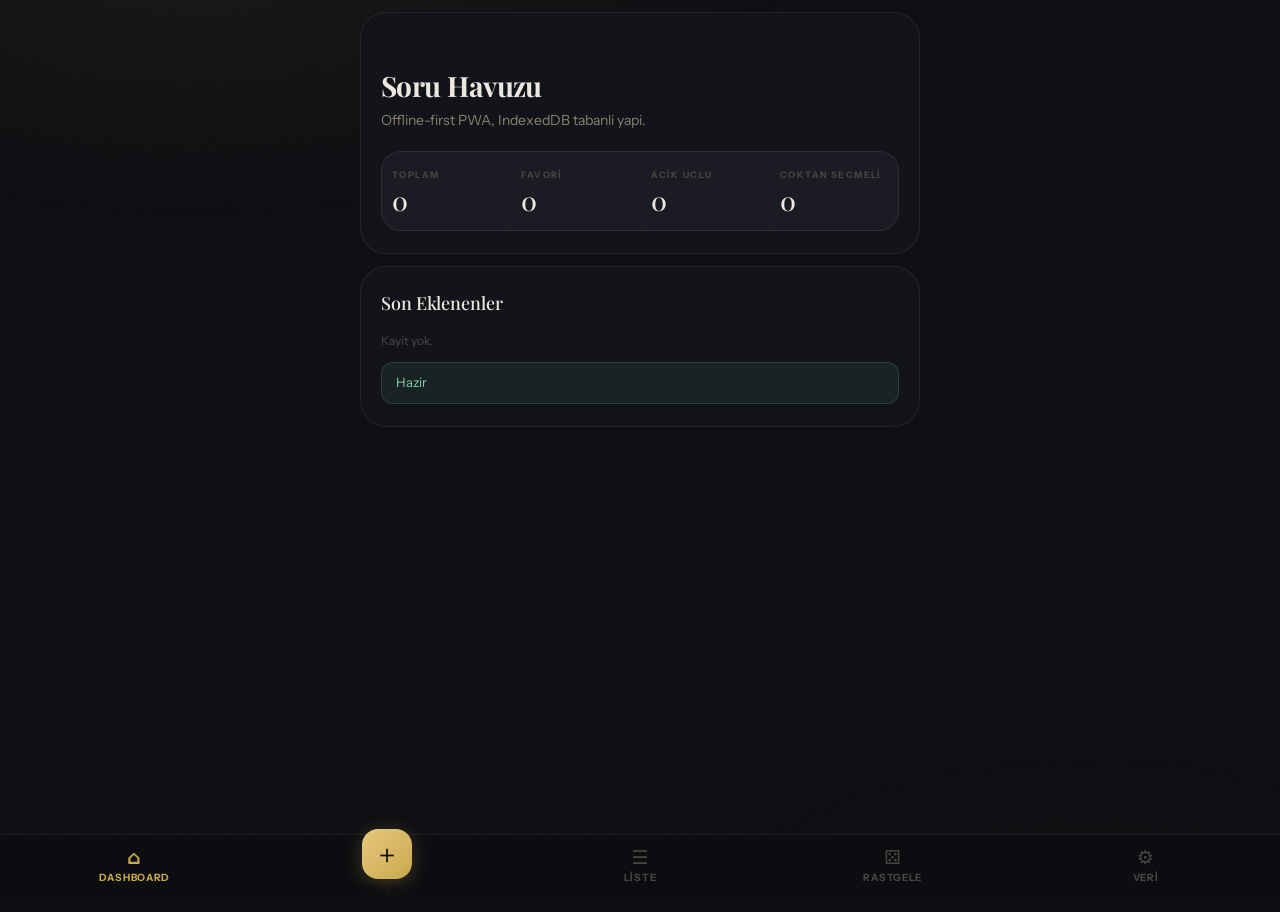
==== index.html @ b4c69b21 "Add files via upload" ====
﻿<!doctype html>
<html lang="tr">
<head>
  <meta charset="utf-8">
  <meta name="viewport" content="width=device-width, initial-scale=1">
  <meta name="theme-color" content="#0b1020">
  <title>Soru Havuzu | Dashboard</title>
  <link rel="manifest" href="manifest.json">
  <link rel="preconnect" href="https://fonts.googleapis.com">
  <link href="https://fonts.googleapis.com/css2?family=Playfair+Display:ital,wght@0,500;0,700;1,400&family=Instrument+Sans:wght@300;400;500;600;700&display=swap" rel="stylesheet">
  <link rel="stylesheet" href="styles.css">
</head>
<body>
  <div class="container">
    <nav class="top-nav">
      <a href="index.html">Dashboard</a>
      <a href="ekle.html">Soru Ekle</a>
      <a href="liste.html">Liste</a>
      <a href="rastgele.html">Rastgele</a>
      <a href="veri.html">Veri</a>
    </nav>

    <section class="panel">
      <header class="page-head">
        <h1>Soru Havuzu</h1>
        <p class="small">Offline-first PWA, IndexedDB tabanli yapi.</p>
      </header>
      <div class="kpi" id="kpi"></div>
    </section>

    <section class="panel">
      <h2>Son Eklenenler</h2>
      <div id="recent" class="list"></div>
      <div id="status" class="status info">Yukleniyor...</div>
    </section>
  </div>

  <script type="module">
    import { bootPage, showMessage, escapeHTML, formatDate } from "./common.js";
    import { initDB, getAllQuestions } from "./db.js";

    const kpi = document.getElementById("kpi");
    const recent = document.getElementById("recent");
    const status = document.getElementById("status");

    function normalizeType(type) {
      if (type === "open-ended") return "acikUclu";
      if (type === "multiple-choice") return "coktanSecmeli";
      return String(type || "").trim();
    }

    function renderStats(items) {
      const total = items.length;
      const favorites = items.filter((q) => q.isFavorite).length;
      const openEnded = items.filter((q) => normalizeType(q.type) === "acikUclu").length;
      const multiple = items.filter((q) => normalizeType(q.type) === "coktanSecmeli").length;

      kpi.innerHTML = `
        <article class="kpi-item"><span>Toplam</span><strong>${total}</strong></article>
        <article class="kpi-item"><span>Favori</span><strong>${favorites}</strong></article>
        <article class="kpi-item"><span>Acik Uclu</span><strong>${openEnded}</strong></article>
        <article class="kpi-item"><span>Coktan Secmeli</span><strong>${multiple}</strong></article>
      `;
    }

    function renderRecent(items) {
      if (!items.length) {
        recent.innerHTML = "<div class='small'>Kayit yok.</div>";
        return;
      }

      recent.innerHTML = items
        .sort((a, b) => b.createdAt.localeCompare(a.createdAt))
        .slice(0, 5)
        .map((q) => `
          <article class="question-card">
            <div>${escapeHTML(q.text)}</div>
            <div class="question-meta">
              ${escapeHTML(q.category)} > ${escapeHTML(q.subcategory)} | ${escapeHTML(q.difficulty)} | ${q.isFavorite ? "favori" : "normal"}
            </div>
            <div class="small">${formatDate(q.createdAt)}</div>
          </article>
        `)
        .join("");
    }

    async function init() {
      await bootPage();
      try {
        await initDB();
        const items = await getAllQuestions();
        renderStats(items);
        renderRecent(items);
        showMessage(status, "Hazir", "success");
      } catch (error) {
        showMessage(status, error.message || "Veri okunamadi.", "error");
      }
    }

    init();
  </script>
</body>
</html>
---- styles.css ----
/* ═══════════════════════════════════════════════════
   SORU HAVUZU — Gece Kütüphanesi v5
   Playfair Display + Instrument Sans
   ═══════════════════════════════════════════════════ */

:root {
  color-scheme: dark;
  --ink:        #0d0e12;
  --ink-2:      #13141a;
  --ink-3:      #1a1b23;
  --ink-4:      #22232e;
  --gold:       #c9a84c;
  --gold-lt:    #e6c97e;
  --gold-glow:  rgba(201,168,76,0.13);
  --gold-rim:   rgba(201,168,76,0.30);
  --text:       #ede8df;
  --text-2:     #8a8070;
  --text-3:     #4a4540;
  --easy-bg:    rgba(74,140,110,0.13); --easy-c:#7ecfaa; --easy-bd:rgba(74,140,110,0.30);
  --mid-bg:     rgba(196,154,60,0.13); --mid-c:#e6c97e;  --mid-bd:rgba(196,154,60,0.30);
  --hard-bg:    rgba(168,78,78,0.13);  --hard-c:#e89898; --hard-bd:rgba(168,78,78,0.30);
  --danger-bg:  rgba(168,78,78,0.13);  --danger-c:#e89898; --danger-bd:rgba(168,78,78,0.30);
  --ff-serif:   'Playfair Display', Georgia, serif;
  --ff-sans:    'Instrument Sans', system-ui, sans-serif;
  --r-sm: 8px; --r-md: 12px; --r-lg: 16px; --r-xl: 20px; --r-2xl: 26px;
}

*, *::before, *::after { box-sizing: border-box; margin: 0; padding: 0; }
html { scroll-behavior: smooth; }

body {
  background: var(--ink);
  color: var(--text);
  font-family: var(--ff-sans);
  font-size: 15px;
  line-height: 1.65;
  min-height: 100vh;
  -webkit-font-smoothing: antialiased;
  overflow-x: hidden;
}

/* ── Arkaplan efektleri ── */
body::before {
  content: '';
  position: fixed; inset: 0; z-index: 0; pointer-events: none;
  background:
    radial-gradient(ellipse 80% 50% at 15% -5%, rgba(201,168,76,.06) 0%, transparent 60%),
    radial-gradient(ellipse 60% 40% at 85% 105%, rgba(201,168,76,.04) 0%, transparent 55%);
}
body::after {
  content: '';
  position: fixed; inset: 0; z-index: 0; pointer-events: none; opacity: .03;
  background-image: url("data:image/svg+xml,%3Csvg xmlns='http://www.w3.org/2000/svg' width='250' height='250'%3E%3Cfilter id='n'%3E%3CfeTurbulence type='fractalNoise' baseFrequency='.78' numOctaves='4' stitchTiles='stitch'/%3E%3C/filter%3E%3Crect width='250' height='250' filter='url(%23n)'/%3E%3C/svg%3E");
  background-size: 180px;
}

/* ── Layout ── */
.container {
  position: relative; z-index: 1;
  width: min(560px, calc(100vw - 24px));
  margin: 0 auto;
  padding: 0 0 100px;
}

/* ── Animasyon ── */
@keyframes fadeUp {
  from { opacity: 0; transform: translateY(16px); }
  to   { opacity: 1; transform: translateY(0); }
}
.panel, .page-head, .top-nav {
  animation: fadeUp .4s ease both;
}
.panel:nth-child(2) { animation-delay: .08s; }
.panel:nth-child(3) { animation-delay: .16s; }
.panel:nth-child(4) { animation-delay: .24s; }

/* ── Top Nav → Bottom Nav'a dönüştür ── */
.top-nav {
  position: fixed; bottom: 0; left: 0; right: 0; z-index: 900;
  height: 66px;
  background: rgba(13,14,18,.97);
  backdrop-filter: blur(24px); -webkit-backdrop-filter: blur(24px);
  border-top: 1px solid rgba(255,255,255,.07);
  display: flex; align-items: center; justify-content: space-around;
  padding: 0 8px;
  padding-bottom: env(safe-area-inset-bottom);
}
.top-nav a {
  flex: 1;
  display: flex; flex-direction: column; align-items: center; justify-content: center;
  gap: 3px;
  text-decoration: none;
  color: var(--text-3);
  font-size: 10px; font-weight: 700; letter-spacing: .07em; text-transform: uppercase;
  transition: color .15s;
  padding: 8px 4px;
  -webkit-tap-highlight-color: transparent;
  border-radius: var(--r-md);
}
.top-nav a::before {
  font-size: 19px; line-height: 1; display: block;
}
.top-nav a[href="index.html"]::before    { content: '⌂'; }
.top-nav a[href="ekle.html"]::before     { content: '＋'; }
.top-nav a[href="liste.html"]::before    { content: '☰'; }
.top-nav a[href="rastgele.html"]::before { content: '⚄'; }
.top-nav a[href="veri.html"]::before     { content: '⚙'; }
.top-nav a:hover { color: var(--text-2); }
.top-nav a.active { color: var(--gold); }
/* Ekle butonu ortada özel stil */
.top-nav a[href="ekle.html"] {
  color: #0d0e12;
}
.top-nav a[href="ekle.html"]::before {
  width: 50px; height: 50px;
  background: linear-gradient(135deg, #e6c97e, #c9a84c);
  border-radius: 16px;
  display: flex; align-items: center; justify-content: center;
  font-size: 26px; font-weight: 300;
  box-shadow: 0 4px 20px rgba(201,168,76,.28);
  transition: all .2s;
  margin-top: -8px;
}
.top-nav a[href="ekle.html"]:hover::before {
  transform: scale(1.08) translateY(-2px);
  box-shadow: 0 0 0 10px rgba(201,168,76,.1), 0 8px 28px rgba(201,168,76,.4);
}
.top-nav a[href="ekle.html"]:hover { color: #0d0e12; }
.top-nav a[href="ekle.html"].active { color: #0d0e12; }

/* ── Sayfa Başlığı ── */
.page-head {
  padding: 36px 0 4px;
}
.page-head h1 {
  font-family: var(--ff-serif);
  font-size: 40px; font-weight: 700; line-height: 1.1;
  letter-spacing: -.02em; color: var(--text);
  margin-bottom: 6px;
}
.page-head h1 em { font-style: italic; color: var(--gold-lt); }
.page-head p.small { color: var(--text-2); font-size: 14px; margin-top: 4px; }

/* ── Panel (card container) ── */
.panel {
  background: var(--ink-2);
  border: 1px solid rgba(255,255,255,.07);
  border-radius: var(--r-2xl);
  padding: 22px 20px;
  margin-top: 12px;
}
.panel h1 {
  font-family: var(--ff-serif);
  font-size: 28px; font-weight: 700; margin-bottom: 8px; color: var(--text);
}
.panel h2 {
  font-family: var(--ff-serif);
  font-size: 18px; font-weight: 500; margin-bottom: 14px; color: var(--text);
}
hr { border: none; border-top: 1px solid rgba(255,255,255,.07); margin: 18px 0; }

/* ── KPI ── */
.kpi {
  display: grid; grid-template-columns: repeat(4, 1fr);
  gap: 1px; background: rgba(255,255,255,.05);
  border: 1px solid rgba(255,255,255,.07);
  border-radius: var(--r-xl); overflow: hidden;
  margin-top: 16px;
}
.kpi-item {
  background: var(--ink-3);
  padding: 16px 10px;
  display: flex; flex-direction: column; gap: 5px;
  transition: background .15s;
}
.kpi-item:hover { background: var(--ink-4); }
.kpi-item span {
  font-size: 9px; font-weight: 700; letter-spacing: .16em;
  text-transform: uppercase; color: var(--text-3);
}
.kpi-item strong {
  font-family: var(--ff-serif); font-size: 26px; font-weight: 500;
  color: var(--text); line-height: 1;
}

/* ── Grid Yardımcılar ── */
.grid { display: grid; gap: 10px; }
.grid.two { grid-template-columns: 1fr 1fr; }
.grid.three { grid-template-columns: 1fr 1fr 1fr; }
@media(max-width: 480px) {
  .grid.three { grid-template-columns: 1fr 1fr; }
}

/* ── Form Elemanları ── */
label {
  display: block;
  font-size: 10px; font-weight: 700; letter-spacing: .14em;
  text-transform: uppercase; color: var(--text-3); margin-bottom: 6px;
}
input[type=text], input[type=search], input[type=file], select, textarea {
  width: 100%; padding: 11px 14px;
  background: var(--ink-3);
  border: 1px solid rgba(255,255,255,.1);
  border-radius: var(--r-md);
  color: var(--text);
  font-family: var(--ff-sans); font-size: 14px;
  outline: none; -webkit-appearance: none; appearance: none;
  transition: border-color .15s, background .15s;
}
input:focus, select:focus, textarea:focus {
  border-color: var(--gold-rim); background: var(--ink-4);
}
input::placeholder, textarea::placeholder { color: var(--text-3); }
textarea { resize: vertical; min-height: 90px; line-height: 1.6; }
select {
  background-image: url("data:image/svg+xml,%3Csvg xmlns='http://www.w3.org/2000/svg' width='12' height='8'%3E%3Cpath d='M1 1l5 5 5-5' stroke='%234a4540' stroke-width='1.5' fill='none' stroke-linecap='round'/%3E%3C/svg%3E");
  background-repeat: no-repeat; background-position: right 14px center;
  padding-right: 36px;
}
input[type=file] { padding: 9px 14px; cursor: pointer; color: var(--text-2); }
.row { display: flex; align-items: center; gap: 10px; }
.row label { margin: 0; font-size: 13px; text-transform: none; letter-spacing: 0; color: var(--text-2); }
.row input[type=text] { flex: 1; }
.row input[type=checkbox] { width: 16px; height: 16px; accent-color: var(--gold); flex-shrink: 0; }
div > label:first-child { margin-bottom: 6px; }

/* ── Datalist ── */
input[list] { width: 100%; }

/* ── Butonlar ── */
button, .actions a {
  display: inline-flex; align-items: center; justify-content: center;
  padding: 11px 20px; border-radius: var(--r-md);
  font-size: 13px; font-weight: 600; letter-spacing: .02em;
  font-family: var(--ff-sans); cursor: pointer;
  transition: all .15s; white-space: nowrap;
  text-decoration: none;
}
button[type=submit], button:not(.secondary):not(.warn):not(.inline-image-close) {
  background: linear-gradient(135deg, #e6c97e, #c9a84c);
  border: none; color: #0d0e12;
  box-shadow: 0 4px 18px rgba(201,168,76,.22);
}
button[type=submit]:hover, button:not(.secondary):not(.warn):not(.inline-image-close):hover {
  transform: translateY(-1px);
  box-shadow: 0 6px 26px rgba(201,168,76,.36);
}
button[type=submit]:active, button:not(.secondary):not(.warn):not(.inline-image-close):active {
  transform: scale(.97);
}
button.secondary, .actions a {
  background: var(--ink-3); border: 1px solid rgba(255,255,255,.1);
  color: var(--text-2);
}
button.secondary:hover, .actions a:hover {
  border-color: var(--gold-rim); color: var(--text);
  background: var(--ink-4);
}
button.warn {
  background: var(--danger-bg); border: 1px solid var(--danger-bd);
  color: var(--danger-c);
}
button.warn:hover { background: rgba(168,78,78,.22); }
button:disabled { opacity: .4; cursor: not-allowed; transform: none !important; }
.inline-image-close { background: var(--ink-3); border: 1px solid rgba(255,255,255,.1); color: var(--text-2); }

/* ── Actions row ── */
.actions {
  display: flex; flex-wrap: wrap; gap: 8px;
  margin-top: 14px;
}
.section-actions { margin-top: 14px; }
.quick-actions { margin-top: 0; }

/* ── Status mesajları ── */
.status {
  padding: 10px 14px; border-radius: var(--r-md);
  font-size: 13px; border: 1px solid transparent;
  margin-top: 12px; line-height: 1.5;
}
.status.error   { background: var(--danger-bg); color: var(--danger-c); border-color: var(--danger-bd); }
.status.success { background: var(--easy-bg);   color: var(--easy-c);   border-color: var(--easy-bd); }
.status.info    { background: var(--ink-3);      color: var(--text-2);   border-color: rgba(255,255,255,.07); }

/* ── Liste ── */
.list { display: flex; flex-direction: column; gap: 10px; margin-top: 10px; }

/* ── Soru Kartları ── */
.question-card {
  background: var(--ink-3);
  border: 1px solid rgba(255,255,255,.07);
  border-radius: var(--r-xl);
  padding: 18px 20px;
  font-size: 15px; line-height: 1.75; font-weight: 300; color: var(--text);
  transition: border-color .2s, transform .2s, box-shadow .2s;
  animation: fadeUp .3s ease both;
}
.question-card:hover {
  border-color: var(--gold-rim);
  box-shadow: 0 4px 24px rgba(0,0,0,.55);
  transform: translateY(-1px);
}
.question-card > div:first-child { margin-bottom: 10px; }
.question-meta {
  display: flex; flex-wrap: wrap; gap: 5px;
  margin-bottom: 10px;
}

/* ── Etiketler (tag) ── */
.tag {
  display: inline-flex; align-items: center;
  padding: 3px 10px; border-radius: 999px;
  font-size: 11px; font-weight: 500; line-height: 1.4;
  background: var(--ink-4); color: var(--text-2);
  border: 1px solid rgba(255,255,255,.08);
}

/* ── Seçenekler ── */
.options {
  margin: 0 0 10px 20px;
  color: var(--text-2); font-size: 14px; line-height: 1.8;
}
.options strong { color: var(--easy-c); }

/* ── Cevap görünümü ── */
.answer-reveal {
  background: var(--ink-4);
  border-left: 2px solid var(--gold);
  border-radius: 0 var(--r-md) var(--r-md) 0;
  padding: 10px 14px;
  font-size: 13px; color: var(--text-2); line-height: 1.6;
  margin-bottom: 10px;
}

/* ── Görseller ── */
.thumb {
  max-width: 100%; border-radius: var(--r-md);
  border: 1px solid rgba(255,255,255,.1);
  margin-top: 10px; display: block; cursor: zoom-in;
}
.inline-image-viewer {
  margin-top: 10px;
  background: var(--ink-4);
  border-radius: var(--r-lg);
  padding: 14px; overflow: hidden;
}
.inline-image-full {
  width: 100%; border-radius: var(--r-md);
  border: 1px solid rgba(255,255,255,.1);
  display: block; margin-top: 10px;
}

/* ── MC Panel ── */
.hidden { display: none !important; }

/* ── Small text ── */
.small { font-size: 12px; color: var(--text-3); line-height: 1.5; }

/* ── Arama kutusu ── */
#fSearch {
  width: 100%; padding: 11px 14px 11px 42px;
  background: var(--ink-3); border: 1px solid rgba(255,255,255,.1);
  border-radius: var(--r-md); color: var(--text);
  font-family: var(--ff-sans); font-size: 14px; outline: none;
}
#fSearch:focus { border-color: var(--gold-rim); background: var(--ink-4); }

/* ── Favori checkbox ── */
input[type=checkbox] { accent-color: var(--gold); }

/* ── Görsel yükleme ── */
#preview { max-width: 100%; border-radius: var(--r-md); margin-top: 10px; border: 1px solid rgba(255,255,255,.1); }
#imageMeta { font-size: 12px; color: var(--text-3); margin-top: 5px; }

@media(max-width: 399px) {
  .container { width: calc(100vw - 16px); }
  .page-head h1 { font-size: 30px; }
  .panel { padding: 18px 14px; }
  .kpi-item strong { font-size: 20px; }
}
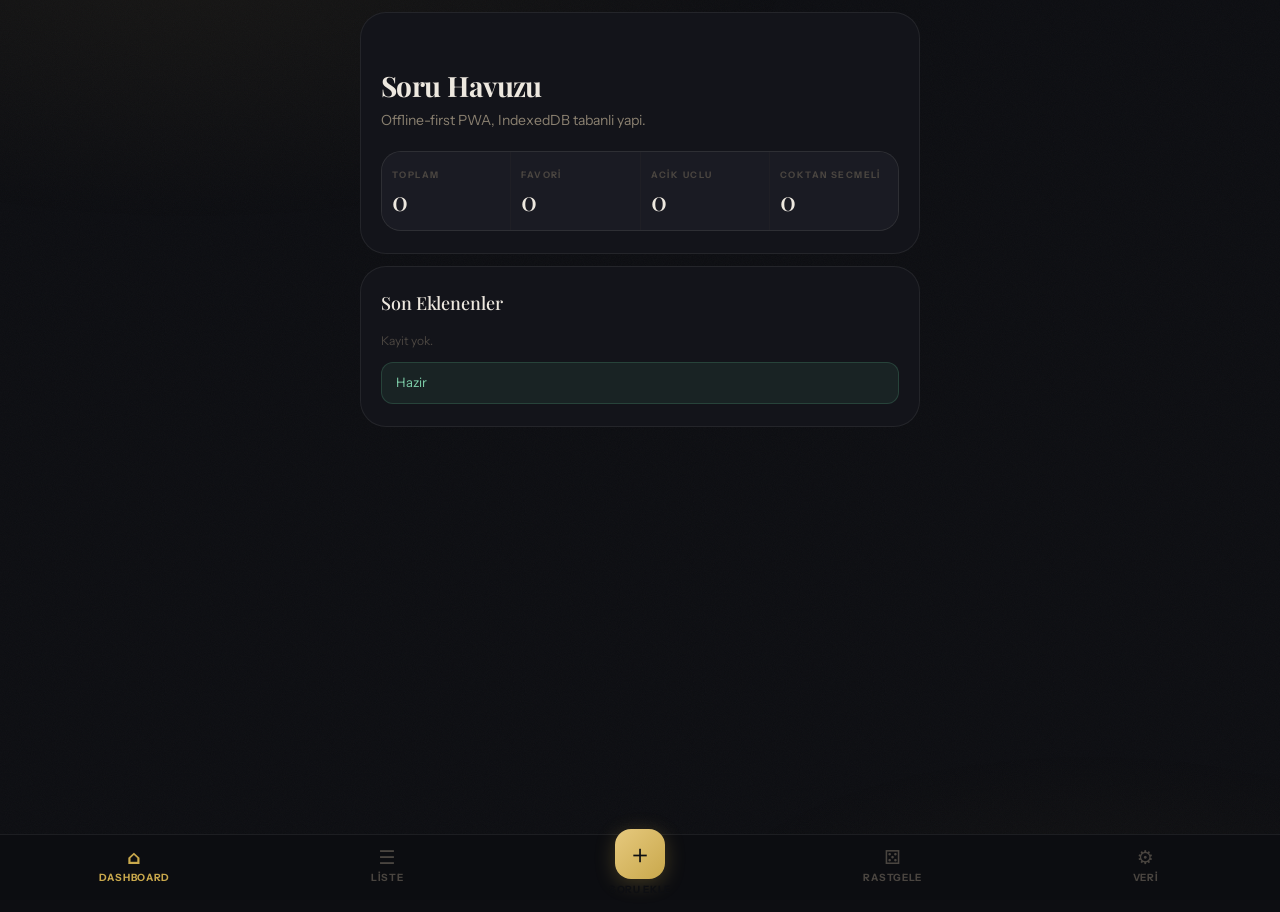
==== commit c6d2e425: "Update index.html" ====
--- a/index.html
+++ b/index.html
@@ -1,103 +1,104 @@
-﻿<!doctype html>
-<html lang="tr">
-<head>
-  <meta charset="utf-8">
-  <meta name="viewport" content="width=device-width, initial-scale=1">
-  <meta name="theme-color" content="#0b1020">
-  <title>Soru Havuzu | Dashboard</title>
-  <link rel="manifest" href="manifest.json">
-  <link rel="preconnect" href="https://fonts.googleapis.com">
-  <link href="https://fonts.googleapis.com/css2?family=Playfair+Display:ital,wght@0,500;0,700;1,400&family=Instrument+Sans:wght@300;400;500;600;700&display=swap" rel="stylesheet">
-  <link rel="stylesheet" href="styles.css">
-</head>
-<body>
-  <div class="container">
-    <nav class="top-nav">
-      <a href="index.html">Dashboard</a>
-      <a href="ekle.html">Soru Ekle</a>
-      <a href="liste.html">Liste</a>
-      <a href="rastgele.html">Rastgele</a>
-      <a href="veri.html">Veri</a>
-    </nav>
-
-    <section class="panel">
-      <header class="page-head">
-        <h1>Soru Havuzu</h1>
-        <p class="small">Offline-first PWA, IndexedDB tabanli yapi.</p>
-      </header>
-      <div class="kpi" id="kpi"></div>
-    </section>
-
-    <section class="panel">
-      <h2>Son Eklenenler</h2>
-      <div id="recent" class="list"></div>
-      <div id="status" class="status info">Yukleniyor...</div>
-    </section>
-  </div>
-
-  <script type="module">
-    import { bootPage, showMessage, escapeHTML, formatDate } from "./common.js";
-    import { initDB, getAllQuestions } from "./db.js";
-
-    const kpi = document.getElementById("kpi");
-    const recent = document.getElementById("recent");
-    const status = document.getElementById("status");
-
-    function normalizeType(type) {
-      if (type === "open-ended") return "acikUclu";
-      if (type === "multiple-choice") return "coktanSecmeli";
-      return String(type || "").trim();
-    }
-
-    function renderStats(items) {
-      const total = items.length;
-      const favorites = items.filter((q) => q.isFavorite).length;
-      const openEnded = items.filter((q) => normalizeType(q.type) === "acikUclu").length;
-      const multiple = items.filter((q) => normalizeType(q.type) === "coktanSecmeli").length;
-
-      kpi.innerHTML = `
-        <article class="kpi-item"><span>Toplam</span><strong>${total}</strong></article>
-        <article class="kpi-item"><span>Favori</span><strong>${favorites}</strong></article>
-        <article class="kpi-item"><span>Acik Uclu</span><strong>${openEnded}</strong></article>
-        <article class="kpi-item"><span>Coktan Secmeli</span><strong>${multiple}</strong></article>
-      `;
-    }
-
-    function renderRecent(items) {
-      if (!items.length) {
-        recent.innerHTML = "<div class='small'>Kayit yok.</div>";
-        return;
-      }
-
-      recent.innerHTML = items
-        .sort((a, b) => b.createdAt.localeCompare(a.createdAt))
-        .slice(0, 5)
-        .map((q) => `
-          <article class="question-card">
-            <div>${escapeHTML(q.text)}</div>
-            <div class="question-meta">
-              ${escapeHTML(q.category)} > ${escapeHTML(q.subcategory)} | ${escapeHTML(q.difficulty)} | ${q.isFavorite ? "favori" : "normal"}
-            </div>
-            <div class="small">${formatDate(q.createdAt)}</div>
-          </article>
-        `)
-        .join("");
-    }
-
-    async function init() {
-      await bootPage();
-      try {
-        await initDB();
-        const items = await getAllQuestions();
-        renderStats(items);
-        renderRecent(items);
-        showMessage(status, "Hazir", "success");
-      } catch (error) {
-        showMessage(status, error.message || "Veri okunamadi.", "error");
-      }
-    }
-
-    init();
-  </script>
-</body>
+﻿<!doctype html>
+<html lang="tr">
+<head>
+  <meta charset="utf-8">
+  <meta name="viewport" content="width=device-width, initial-scale=1">
+  <meta name="theme-color" content="#0b1020">
+  <title>Soru Havuzu | Dashboard</title>
+  <link rel="manifest" href="manifest.json">
+  <link rel="preconnect" href="https://fonts.googleapis.com">
+  <link href="https://fonts.googleapis.com/css2?family=Playfair+Display:ital,wght@0,500;0,700;1,400&family=Instrument+Sans:wght@300;400;500;600;700&display=swap" rel="stylesheet">
+  <link rel="stylesheet" href="styles.css">
+</head>
+<body>
+  <div class="container">
+    <nav class="top-nav">
+      <a href="index.html">Dashboard</a>
+      <a href="liste.html">Liste</a>
+      <a href="ekle.html">Soru Ekle</a>
+      <a href="rastgele.html">Rastgele</a>
+      <a href="veri.html">Veri</a>
+    </nav>
+
+    <section class="panel">
+      <header class="page-head">
+        <h1>Soru Havuzu</h1>
+        <p class="small">Offline-first PWA, IndexedDB tabanli yapi.</p>
+      </header>
+      <div class="kpi" id="kpi"></div>
+    </section>
+
+    <section class="panel">
+      <h2>Son Eklenenler</h2>
+      <div id="recent" class="list"></div>
+      <div id="status" class="status info">Yukleniyor...</div>
+    </section>
+  </div>
+
+  <script type="module">
+    import { bootPage, showMessage, escapeHTML, formatDate } from "./common.js";
+    import { initDB, getAllQuestions } from "./db.js";
+
+    const kpi = document.getElementById("kpi");
+    const recent = document.getElementById("recent");
+    const status = document.getElementById("status");
+
+    function normalizeType(type) {
+      if (type === "open-ended") return "acikUclu";
+      if (type === "multiple-choice") return "coktanSecmeli";
+      return String(type || "").trim();
+    }
+
+    function renderStats(items) {
+      const total = items.length;
+      const favorites = items.filter((q) => q.isFavorite).length;
+      const openEnded = items.filter((q) => normalizeType(q.type) === "acikUclu").length;
+      const multiple = items.filter((q) => normalizeType(q.type) === "coktanSecmeli").length;
+
+      kpi.innerHTML = `
+        <article class="kpi-item"><span>Toplam</span><strong>${total}</strong></article>
+        <article class="kpi-item"><span>Favori</span><strong>${favorites}</strong></article>
+        <article class="kpi-item"><span>Acik Uclu</span><strong>${openEnded}</strong></article>
+        <article class="kpi-item"><span>Coktan Secmeli</span><strong>${multiple}</strong></article>
+      `;
+    }
+
+    function renderRecent(items) {
+      if (!items.length) {
+        recent.innerHTML = "<div class='small'>Kayit yok.</div>";
+        return;
+      }
+
+      recent.innerHTML = items
+        .sort((a, b) => b.createdAt.localeCompare(a.createdAt))
+        .slice(0, 5)
+        .map((q) => `
+          <article class="question-card">
+            <div>${escapeHTML(q.text)}</div>
+            <div class="question-meta">
+              ${escapeHTML(q.category)} > ${escapeHTML(q.subcategory)} | ${escapeHTML(q.difficulty)} | ${q.isFavorite ? "favori" : "normal"}
+            </div>
+            <div class="small">${formatDate(q.createdAt)}</div>
+          </article>
+        `)
+        .join("");
+    }
+
+    async function init() {
+      await bootPage();
+      try {
+        await initDB();
+        const items = await getAllQuestions();
+        renderStats(items);
+        renderRecent(items);
+        showMessage(status, "Hazir", "success");
+      } catch (error) {
+        showMessage(status, error.message || "Veri okunamadi.", "error");
+      }
+    }
+
+    init();
+  </script>
+</body>
 </html>
+
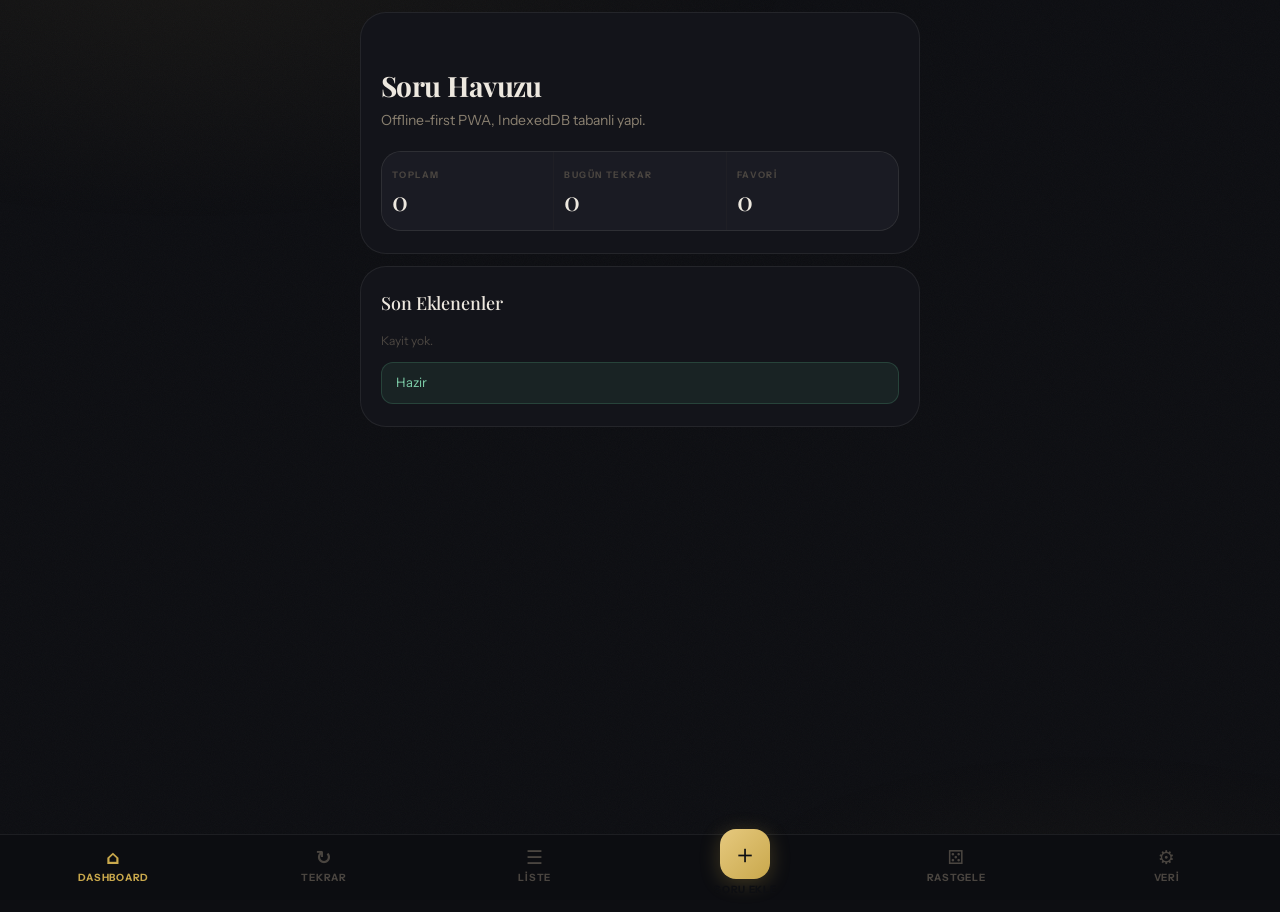
==== commit 6f533033: "Soru Havuzu core dosyaları güncellendi" ====
--- a/index.html
+++ b/index.html
@@ -1,104 +1,113 @@
-﻿<!doctype html>
-<html lang="tr">
-<head>
-  <meta charset="utf-8">
-  <meta name="viewport" content="width=device-width, initial-scale=1">
-  <meta name="theme-color" content="#0b1020">
-  <title>Soru Havuzu | Dashboard</title>
-  <link rel="manifest" href="manifest.json">
-  <link rel="preconnect" href="https://fonts.googleapis.com">
-  <link href="https://fonts.googleapis.com/css2?family=Playfair+Display:ital,wght@0,500;0,700;1,400&family=Instrument+Sans:wght@300;400;500;600;700&display=swap" rel="stylesheet">
-  <link rel="stylesheet" href="styles.css">
-</head>
-<body>
-  <div class="container">
-    <nav class="top-nav">
-      <a href="index.html">Dashboard</a>
-      <a href="liste.html">Liste</a>
-      <a href="ekle.html">Soru Ekle</a>
-      <a href="rastgele.html">Rastgele</a>
-      <a href="veri.html">Veri</a>
-    </nav>
-
-    <section class="panel">
-      <header class="page-head">
-        <h1>Soru Havuzu</h1>
-        <p class="small">Offline-first PWA, IndexedDB tabanli yapi.</p>
-      </header>
-      <div class="kpi" id="kpi"></div>
-    </section>
-
-    <section class="panel">
-      <h2>Son Eklenenler</h2>
-      <div id="recent" class="list"></div>
-      <div id="status" class="status info">Yukleniyor...</div>
-    </section>
-  </div>
-
-  <script type="module">
-    import { bootPage, showMessage, escapeHTML, formatDate } from "./common.js";
-    import { initDB, getAllQuestions } from "./db.js";
-
-    const kpi = document.getElementById("kpi");
-    const recent = document.getElementById("recent");
-    const status = document.getElementById("status");
-
-    function normalizeType(type) {
-      if (type === "open-ended") return "acikUclu";
-      if (type === "multiple-choice") return "coktanSecmeli";
-      return String(type || "").trim();
-    }
-
-    function renderStats(items) {
-      const total = items.length;
-      const favorites = items.filter((q) => q.isFavorite).length;
-      const openEnded = items.filter((q) => normalizeType(q.type) === "acikUclu").length;
-      const multiple = items.filter((q) => normalizeType(q.type) === "coktanSecmeli").length;
-
-      kpi.innerHTML = `
-        <article class="kpi-item"><span>Toplam</span><strong>${total}</strong></article>
-        <article class="kpi-item"><span>Favori</span><strong>${favorites}</strong></article>
-        <article class="kpi-item"><span>Acik Uclu</span><strong>${openEnded}</strong></article>
-        <article class="kpi-item"><span>Coktan Secmeli</span><strong>${multiple}</strong></article>
-      `;
-    }
-
-    function renderRecent(items) {
-      if (!items.length) {
-        recent.innerHTML = "<div class='small'>Kayit yok.</div>";
-        return;
-      }
-
-      recent.innerHTML = items
-        .sort((a, b) => b.createdAt.localeCompare(a.createdAt))
-        .slice(0, 5)
-        .map((q) => `
-          <article class="question-card">
-            <div>${escapeHTML(q.text)}</div>
-            <div class="question-meta">
-              ${escapeHTML(q.category)} > ${escapeHTML(q.subcategory)} | ${escapeHTML(q.difficulty)} | ${q.isFavorite ? "favori" : "normal"}
-            </div>
-            <div class="small">${formatDate(q.createdAt)}</div>
-          </article>
-        `)
-        .join("");
-    }
-
-    async function init() {
-      await bootPage();
-      try {
-        await initDB();
-        const items = await getAllQuestions();
-        renderStats(items);
-        renderRecent(items);
-        showMessage(status, "Hazir", "success");
-      } catch (error) {
-        showMessage(status, error.message || "Veri okunamadi.", "error");
-      }
-    }
-
-    init();
-  </script>
-</body>
-</html>
-
+<!doctype html>
+<html lang="tr">
+<head>
+  <meta charset="utf-8">
+  <meta name="viewport" content="width=device-width, initial-scale=1">
+  <meta name="theme-color" content="#0b1020">
+  <title>Soru Havuzu | Dashboard</title>
+  <link rel="manifest" href="manifest.json">
+  <link rel="preconnect" href="https://fonts.googleapis.com">
+  <link href="https://fonts.googleapis.com/css2?family=Playfair+Display:ital,wght@0,500;0,700;1,400&family=Instrument+Sans:wght@300;400;500;600;700&display=swap" rel="stylesheet">
+  <link rel="stylesheet" href="styles.css">
+</head>
+<body>
+  <div class="container">
+    <nav class="top-nav">
+      <a href="index.html">Dashboard</a>
+      <a href="tekrar.html">Tekrar</a>
+      <a href="liste.html">Liste</a>
+      <a href="ekle.html">Soru Ekle</a>
+      <a href="rastgele.html">Rastgele</a>
+      <a href="veri.html">Veri</a>
+    </nav>
+
+    <section class="panel">
+      <header class="page-head">
+        <h1>Soru Havuzu</h1>
+        <p class="small">Offline-first PWA, IndexedDB tabanli yapi.</p>
+      </header>
+      <div class="kpi" id="kpi"></div>
+    </section>
+
+    <section class="panel">
+      <h2>Son Eklenenler</h2>
+      <div id="recent" class="list"></div>
+      <div id="status" class="status info">Yukleniyor...</div>
+    </section>
+  </div>
+
+  <script type="module">
+    import { bootPage, showMessage, escapeHTML, formatDate } from "./common.js";
+    import { initDB, getAllQuestions, getDueQuestions } from "./db.js";
+
+    const kpi = document.getElementById("kpi");
+    const recent = document.getElementById("recent");
+    const status = document.getElementById("status");
+
+    function normalizeType(type) {
+      if (type === "open-ended") return "acikUclu";
+      if (type === "multiple-choice") return "coktanSecmeli";
+      return String(type || "").trim();
+    }
+
+    function renderStats(items, dueCount) {
+      const total = items.length;
+      const favorites = items.filter((q) => q.isFavorite).length;
+
+      kpi.innerHTML = `
+        <article class="kpi-item"><span>Toplam</span><strong>${total}</strong></article>
+        <article class="kpi-item"><span>Bugün Tekrar</span><strong>${dueCount}</strong></article>
+        <article class="kpi-item"><span>Favori</span><strong>${favorites}</strong></article>
+      `;
+
+      const badgeHost = document.querySelector('a[href="tekrar.html"]');
+      if (badgeHost) {
+        badgeHost.querySelector(".nav-badge")?.remove();
+        if (dueCount > 0) {
+          const badge = document.createElement("span");
+          badge.className = "nav-badge";
+          badge.textContent = dueCount > 99 ? "99+" : String(dueCount);
+          badgeHost.appendChild(badge);
+        }
+      }
+    }
+
+    function renderRecent(items) {
+      if (!items.length) {
+        recent.innerHTML = "<div class='small'>Kayit yok.</div>";
+        return;
+      }
+
+      recent.innerHTML = items
+        .sort((a, b) => b.createdAt.localeCompare(a.createdAt))
+        .slice(0, 5)
+        .map((q) => `
+          <article class="question-card">
+            <div>${escapeHTML(q.text)}</div>
+            <div class="question-meta">
+              ${escapeHTML(q.category)} > ${escapeHTML(q.subcategory)} | ${escapeHTML(q.difficulty)} | ${q.isFavorite ? "favori" : "normal"}
+            </div>
+            <div class="small">${formatDate(q.createdAt)}</div>
+          </article>
+        `)
+        .join("");
+    }
+
+    async function init() {
+      await bootPage();
+      try {
+        await initDB();
+        const items = await getAllQuestions();
+        const due = await getDueQuestions();
+        renderStats(items, due.length);
+        renderRecent(items);
+        showMessage(status, "Hazir", "success");
+      } catch (error) {
+        showMessage(status, error.message || "Veri okunamadi.", "error");
+      }
+    }
+
+    init();
+  </script>
+</body>
+</html>
--- a/styles.css
+++ b/styles.css
@@ -101,10 +101,22 @@
   font-size: 19px; line-height: 1; display: block;
 }
 .top-nav a[href="index.html"]::before    { content: '⌂'; }
+.top-nav a[href="tekrar.html"]::before   { content: '↻'; }
 .top-nav a[href="ekle.html"]::before     { content: '＋'; }
 .top-nav a[href="liste.html"]::before    { content: '☰'; }
 .top-nav a[href="rastgele.html"]::before { content: '⚄'; }
 .top-nav a[href="veri.html"]::before     { content: '⚙'; }
+
+/* ── Tekrar sekmesi bildirim rozeti ── */
+.top-nav a[href="tekrar.html"] { position: relative; }
+.nav-badge {
+  position: absolute; top: 2px; right: 18%;
+  min-width: 16px; height: 16px; padding: 0 4px;
+  background: var(--gold); color: #0d0e12;
+  border-radius: 999px;
+  font-size: 9px; font-weight: 800; line-height: 16px; text-align: center;
+  box-shadow: 0 0 0 2px var(--ink);
+}
 .top-nav a:hover { color: var(--text-2); }
 .top-nav a.active { color: var(--gold); }
 /* Ekle butonu ortada özel stil */
@@ -161,7 +173,7 @@
 
 /* ── KPI ── */
 .kpi {
-  display: grid; grid-template-columns: repeat(4, 1fr);
+  display: grid; grid-template-columns: repeat(3, 1fr);
   gap: 1px; background: rgba(255,255,255,.05);
   border: 1px solid rgba(255,255,255,.07);
   border-radius: var(--r-xl); overflow: hidden;
@@ -261,6 +273,19 @@
   color: var(--danger-c);
 }
 button.warn:hover { background: rgba(168,78,78,.22); }
+button.correct {
+  background: var(--easy-bg); border: 1px solid var(--easy-bd);
+  color: var(--easy-c);
+}
+button.correct:hover { background: rgba(74,140,110,.22); }
+
+/* ── Tekrar (SRS) sayaç rozeti ── */
+.stage-dots { display: flex; gap: 4px; align-items: center; margin-top: 2px; }
+.stage-dots span {
+  width: 6px; height: 6px; border-radius: 999px;
+  background: rgba(255,255,255,.12);
+}
+.stage-dots span.filled { background: var(--gold); }
 button:disabled { opacity: .4; cursor: not-allowed; transform: none !important; }
 .inline-image-close { background: var(--ink-3); border: 1px solid rgba(255,255,255,.1); color: var(--text-2); }
 
@@ -377,4 +402,4 @@
   .page-head h1 { font-size: 30px; }
   .panel { padding: 18px 14px; }
   .kpi-item strong { font-size: 20px; }
-}
+}
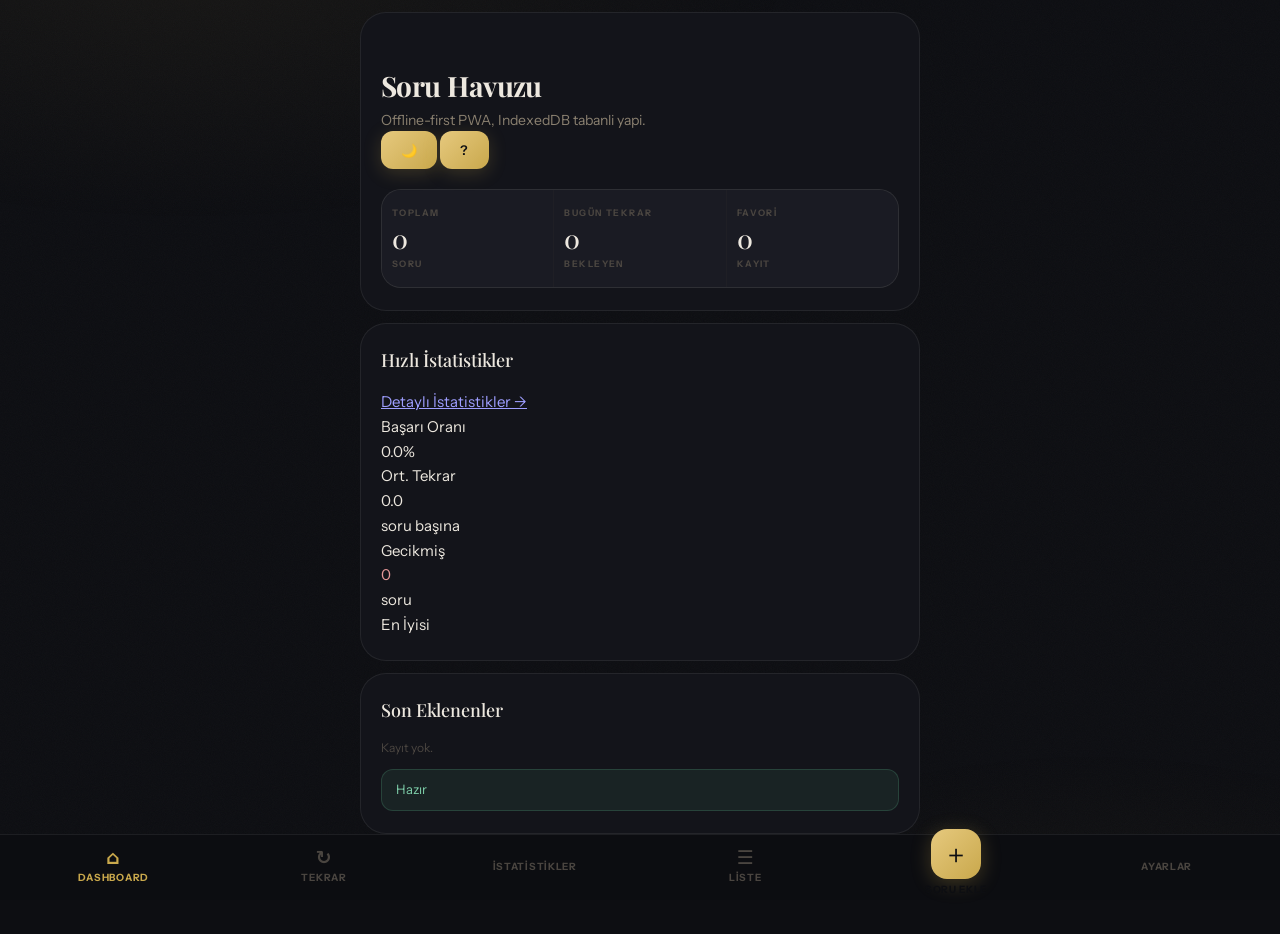
==== commit 26175002: "Yeni sayfalar eklendi: Dashboard (güncellenmiş), İstatistikler, Ayarlar" ====
--- a/index.html
+++ b/index.html
@@ -15,38 +15,76 @@
     <nav class="top-nav">
       <a href="index.html">Dashboard</a>
       <a href="tekrar.html">Tekrar</a>
+      <a href="istatistikler.html">İstatistikler</a>
       <a href="liste.html">Liste</a>
       <a href="ekle.html">Soru Ekle</a>
-      <a href="rastgele.html">Rastgele</a>
-      <a href="veri.html">Veri</a>
+      <a href="ayarlar.html">Ayarlar</a>
     </nav>
 
     <section class="panel">
       <header class="page-head">
-        <h1>Soru Havuzu</h1>
-        <p class="small">Offline-first PWA, IndexedDB tabanli yapi.</p>
+        <div class="page-head-top">
+          <div>
+            <h1>Soru Havuzu</h1>
+            <p class="small">Offline-first PWA, IndexedDB tabanli yapi.</p>
+          </div>
+          <div class="page-actions">
+            <button id="themeToggle" class="icon-btn" title="Tema değiş">🌙</button>
+            <button id="helpBtn" class="icon-btn" title="Kısayollar (Shift+?)">?</button>
+          </div>
+        </div>
       </header>
       <div class="kpi" id="kpi"></div>
     </section>
 
     <section class="panel">
-      <h2>Son Eklenenler</h2>
+      <div class="section-header">
+        <h2>Hızlı İstatistikler</h2>
+        <a href="istatistikler.html" class="link-btn">Detaylı İstatistikler →</a>
+      </div>
+      <div class="quick-stats" id="quickStats"></div>
+    </section>
+
+    <section class="panel">
+      <div class="section-header">
+        <h2>Son Eklenenler</h2>
+      </div>
       <div id="recent" class="list"></div>
-      <div id="status" class="status info">Yukleniyor...</div>
+      <div id="status" class="status info">Yükleniyor...</div>
     </section>
+  </div>
+
+  <!-- Yardım Modal -->
+  <div id="helpModal" class="modal hidden">
+    <div class="modal-overlay" onclick="document.getElementById('helpModal').classList.add('hidden')"></div>
+    <div class="modal-content">
+      <div class="modal-header">
+        <h2>Klavye Kısayolları</h2>
+        <button class="close-btn" onclick="document.getElementById('helpModal').classList.add('hidden')">✕</button>
+      </div>
+      <div id="shortcutsList" class="shortcuts-list"></div>
+    </div>
   </div>
 
   <script type="module">
     import { bootPage, showMessage, escapeHTML, formatDate } from "./common.js";
     import { initDB, getAllQuestions, getDueQuestions } from "./db.js";
+    import { statsManager } from "./stats.js";
+    import { themeManager } from "./theme.js";
+    import { shortcutsManager } from "./shortcuts.js";
 
     const kpi = document.getElementById("kpi");
+    const quickStats = document.getElementById("quickStats");
     const recent = document.getElementById("recent");
     const status = document.getElementById("status");
+    const themeToggle = document.getElementById("themeToggle");
+    const helpBtn = document.getElementById("helpBtn");
+    const helpModal = document.getElementById("helpModal");
+    const shortcutsList = document.getElementById("shortcutsList");
 
     function normalizeType(type) {
-      if (type === "open-ended") return "acikUclu";
-      if (type === "multiple-choice") return "coktanSecmeli";
+      if (type === "open-ended") return "Açık Uçlu";
+      if (type === "multiple-choice") return "Çoktan Seçmeli";
       return String(type || "").trim();
     }
 
@@ -55,9 +93,21 @@
       const favorites = items.filter((q) => q.isFavorite).length;
 
       kpi.innerHTML = `
-        <article class="kpi-item"><span>Toplam</span><strong>${total}</strong></article>
-        <article class="kpi-item"><span>Bugün Tekrar</span><strong>${dueCount}</strong></article>
-        <article class="kpi-item"><span>Favori</span><strong>${favorites}</strong></article>
+        <article class="kpi-item">
+          <span>Toplam</span>
+          <strong>${total}</strong>
+          <span class="kpi-sub">soru</span>
+        </article>
+        <article class="kpi-item">
+          <span>Bugün Tekrar</span>
+          <strong>${dueCount}</strong>
+          <span class="kpi-sub">bekleyen</span>
+        </article>
+        <article class="kpi-item">
+          <span>Favori</span>
+          <strong>${favorites}</strong>
+          <span class="kpi-sub">kayıt</span>
+        </article>
       `;
 
       const badgeHost = document.querySelector('a[href="tekrar.html"]');
@@ -72,9 +122,45 @@
       }
     }
 
+    function renderQuickStats(stats) {
+      const categoryStats = statsManager.getCategoryStats(stats);
+      const topCategories = categoryStats.slice(0, 3);
+
+      quickStats.innerHTML = `
+        <div class="stats-grid">
+          <div class="stat-card">
+            <div class="stat-label">Başarı Oranı</div>
+            <div class="stat-value">${stats.successRate.toFixed(1)}%</div>
+            <div class="stat-bar">
+              <div class="stat-fill" style="width: ${stats.successRate}%"></div>
+            </div>
+          </div>
+          <div class="stat-card">
+            <div class="stat-label">Ort. Tekrar</div>
+            <div class="stat-value">${stats.averageReviewCount.toFixed(1)}</div>
+            <div class="stat-meta">soru başına</div>
+          </div>
+          <div class="stat-card">
+            <div class="stat-label">Gecikmiş</div>
+            <div class="stat-value" style="color: var(--danger-c);">${stats.overdue}</div>
+            <div class="stat-meta">soru</div>
+          </div>
+        </div>
+        <div class="categories-preview">
+          <div class="preview-title">En İyisi</div>
+          ${topCategories.map(cat => `
+            <div class="category-item">
+              <span class="cat-name">${escapeHTML(cat.name)}</span>
+              <span class="cat-rate">${cat.successRate.toFixed(0)}%</span>
+            </div>
+          `).join("")}
+        </div>
+      `;
+    }
+
     function renderRecent(items) {
       if (!items.length) {
-        recent.innerHTML = "<div class='small'>Kayit yok.</div>";
+        recent.innerHTML = "<div class='small'>Kayıt yok.</div>";
         return;
       }
 
@@ -82,16 +168,48 @@
         .sort((a, b) => b.createdAt.localeCompare(a.createdAt))
         .slice(0, 5)
         .map((q) => `
-          <article class="question-card">
-            <div>${escapeHTML(q.text)}</div>
-            <div class="question-meta">
-              ${escapeHTML(q.category)} > ${escapeHTML(q.subcategory)} | ${escapeHTML(q.difficulty)} | ${q.isFavorite ? "favori" : "normal"}
+          <article class="question-card compact">
+            <div class="card-title">${escapeHTML(q.text.substring(0, 60))}${q.text.length > 60 ? '...' : ''}</div>
+            <div class="question-meta small">
+              <span class="tag">${escapeHTML(q.category)}</span>
+              <span class="tag">${escapeHTML(q.difficulty)}</span>
+              <span class="tag">${normalizeType(q.type)}</span>
             </div>
-            <div class="small">${formatDate(q.createdAt)}</div>
           </article>
         `)
         .join("");
     }
+
+    function renderShortcuts() {
+      const shortcuts = shortcutsManager.getShortcutsList();
+      shortcutsList.innerHTML = shortcuts.map(s => `
+        <div class="shortcut-item">
+          <div class="shortcut-key">${s.key}</div>
+          <div class="shortcut-info">
+            <div class="shortcut-name">${s.name}</div>
+            <div class="shortcut-desc">${s.description}</div>
+          </div>
+        </div>
+      `).join("");
+    }
+
+    themeToggle.addEventListener('click', () => {
+      const theme = themeManager.toggleTheme();
+      themeToggle.textContent = theme === 'dark' ? '☀️' : '🌙';
+    });
+
+    helpBtn.addEventListener('click', () => {
+      helpModal.classList.remove('hidden');
+      renderShortcuts();
+    });
+
+    // Kısayollar
+    window.addEventListener('shortcut', (e) => {
+      if (e.detail.action === 'showHelp') {
+        helpModal.classList.remove('hidden');
+        renderShortcuts();
+      }
+    });
 
     async function init() {
       await bootPage();
@@ -99,11 +217,19 @@
         await initDB();
         const items = await getAllQuestions();
         const due = await getDueQuestions();
+        const stats = await statsManager.calculateStats(items);
+        
         renderStats(items, due.length);
+        renderQuickStats(stats);
         renderRecent(items);
-        showMessage(status, "Hazir", "success");
+        showMessage(status, "Hazır", "success");
+        
+        // Tema butonu güncelle
+        themeToggle.textContent = themeManager.currentTheme === 'dark' || 
+          (themeManager.currentTheme === 'auto' && window.matchMedia('(prefers-color-scheme: dark)').matches) 
+          ? '☀️' : '🌙';
       } catch (error) {
-        showMessage(status, error.message || "Veri okunamadi.", "error");
+        showMessage(status, error.message || "Veri okunamadı.", "error");
       }
     }
 
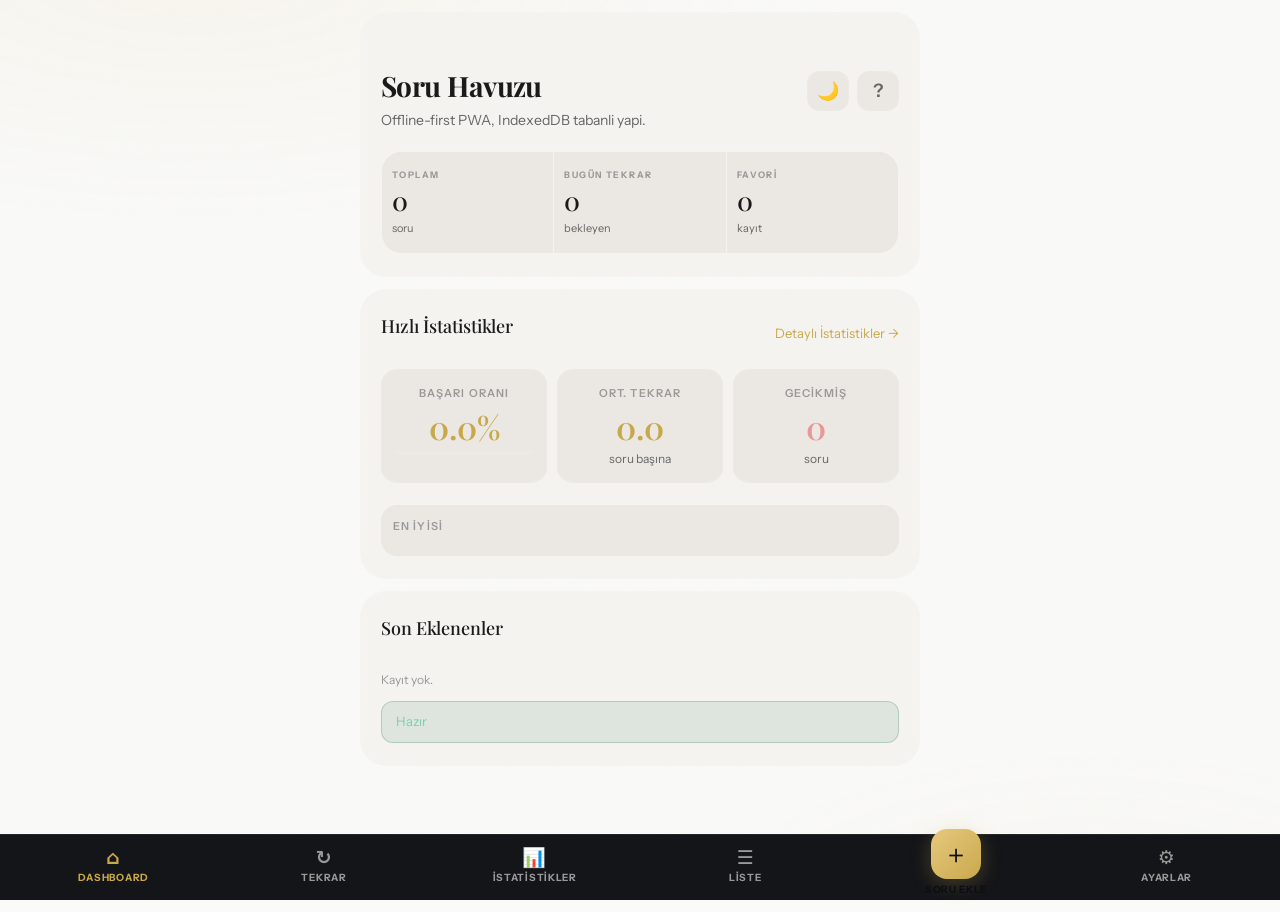
==== commit 49e8bcc5: "Add files via upload" ====
--- a/index.html
+++ b/index.html
@@ -72,6 +72,7 @@
     import { statsManager } from "./stats.js";
     import { themeManager } from "./theme.js";
     import { shortcutsManager } from "./shortcuts.js";
+    import { QUESTION_TYPE_LABELS } from "./constants.js";
 
     const kpi = document.getElementById("kpi");
     const quickStats = document.getElementById("quickStats");
@@ -83,9 +84,7 @@
     const shortcutsList = document.getElementById("shortcutsList");
 
     function normalizeType(type) {
-      if (type === "open-ended") return "Açık Uçlu";
-      if (type === "multiple-choice") return "Çoktan Seçmeli";
-      return String(type || "").trim();
+      return QUESTION_TYPE_LABELS[type] || String(type || "").trim();
     }
 
     function renderStats(items, dueCount) {
--- a/styles.css
+++ b/styles.css
@@ -1,6 +1,7 @@
 /* ═══════════════════════════════════════════════════
-   SORU HAVUZU — Gece Kütüphanesi v5
+   SORU HAVUZU — Gece Kütüphanesi v6
    Playfair Display + Instrument Sans
+   Profesyonel & Minimalist Tasarım
    ═══════════════════════════════════════════════════ */
 
 :root {
@@ -25,6 +26,16 @@
   --r-sm: 8px; --r-md: 12px; --r-lg: 16px; --r-xl: 20px; --r-2xl: 26px;
 }
 
+[data-theme="light"] {
+  --ink:        #fafaf8;
+  --ink-2:      #f5f3f0;
+  --ink-3:      #ebe8e3;
+  --ink-4:      #ddd9d0;
+  --text:       #1a1a1a;
+  --text-2:     #666666;
+  --text-3:     #999999;
+}
+
 *, *::before, *::after { box-sizing: border-box; margin: 0; padding: 0; }
 html { scroll-behavior: smooth; }
 
@@ -37,6 +48,7 @@
   min-height: 100vh;
   -webkit-font-smoothing: antialiased;
   overflow-x: hidden;
+  transition: background 0.3s, color 0.3s;
 }
 
 /* ── Arkaplan efektleri ── */
@@ -46,6 +58,7 @@
   background:
     radial-gradient(ellipse 80% 50% at 15% -5%, rgba(201,168,76,.06) 0%, transparent 60%),
     radial-gradient(ellipse 60% 40% at 85% 105%, rgba(201,168,76,.04) 0%, transparent 55%);
+  transition: background 0.3s;
 }
 body::after {
   content: '';
@@ -67,6 +80,11 @@
   from { opacity: 0; transform: translateY(16px); }
   to   { opacity: 1; transform: translateY(0); }
 }
+@keyframes slideIn {
+  from { opacity: 0; transform: translateX(-10px); }
+  to   { opacity: 1; transform: translateX(0); }
+}
+
 .panel, .page-head, .top-nav {
   animation: fadeUp .4s ease both;
 }
@@ -74,7 +92,7 @@
 .panel:nth-child(3) { animation-delay: .16s; }
 .panel:nth-child(4) { animation-delay: .24s; }
 
-/* ── Top Nav → Bottom Nav'a dönüştür ── */
+/* ── Top Nav → Bottom Nav ── */
 .top-nav {
   position: fixed; bottom: 0; left: 0; right: 0; z-index: 900;
   height: 66px;
@@ -84,7 +102,9 @@
   display: flex; align-items: center; justify-content: space-around;
   padding: 0 8px;
   padding-bottom: env(safe-area-inset-bottom);
-}
+  transition: background 0.3s;
+}
+
 .top-nav a {
   flex: 1;
   display: flex; flex-direction: column; align-items: center; justify-content: center;
@@ -96,16 +116,17 @@
   padding: 8px 4px;
   -webkit-tap-highlight-color: transparent;
   border-radius: var(--r-md);
+  position: relative;
 }
 .top-nav a::before {
   font-size: 19px; line-height: 1; display: block;
 }
 .top-nav a[href="index.html"]::before    { content: '⌂'; }
 .top-nav a[href="tekrar.html"]::before   { content: '↻'; }
+.top-nav a[href="istatistikler.html"]::before { content: '📊'; }
 .top-nav a[href="ekle.html"]::before     { content: '＋'; }
 .top-nav a[href="liste.html"]::before    { content: '☰'; }
-.top-nav a[href="rastgele.html"]::before { content: '⚄'; }
-.top-nav a[href="veri.html"]::before     { content: '⚙'; }
+.top-nav a[href="ayarlar.html"]::before  { content: '⚙'; }
 
 /* ── Tekrar sekmesi bildirim rozeti ── */
 .top-nav a[href="tekrar.html"] { position: relative; }
@@ -119,6 +140,7 @@
 }
 .top-nav a:hover { color: var(--text-2); }
 .top-nav a.active { color: var(--gold); }
+
 /* Ekle butonu ortada özel stil */
 .top-nav a[href="ekle.html"] {
   color: #0d0e12;
@@ -144,6 +166,9 @@
 .page-head {
   padding: 36px 0 4px;
 }
+.page-head-top {
+  display: flex; justify-content: space-between; align-items: flex-start;
+}
 .page-head h1 {
   font-family: var(--ff-serif);
   font-size: 40px; font-weight: 700; line-height: 1.1;
@@ -152,6 +177,26 @@
 }
 .page-head h1 em { font-style: italic; color: var(--gold-lt); }
 .page-head p.small { color: var(--text-2); font-size: 14px; margin-top: 4px; }
+
+/* ── Sayfa aksiyon butonları ── */
+.page-actions {
+  display: flex; gap: 8px;
+}
+.icon-btn {
+  width: 40px; height: 40px;
+  background: var(--ink-3);
+  border: 1px solid rgba(255,255,255,.1);
+  border-radius: var(--r-md);
+  color: var(--text-2);
+  font-size: 18px;
+  cursor: pointer;
+  display: flex; align-items: center; justify-content: center;
+  transition: all .2s;
+}
+.icon-btn:hover {
+  border-color: var(--gold-rim);
+  color: var(--gold);
+}
 
 /* ── Panel (card container) ── */
 .panel {
@@ -160,6 +205,7 @@
   border-radius: var(--r-2xl);
   padding: 22px 20px;
   margin-top: 12px;
+  transition: all 0.3s;
 }
 .panel h1 {
   font-family: var(--ff-serif);
@@ -194,6 +240,169 @@
   font-family: var(--ff-serif); font-size: 26px; font-weight: 500;
   color: var(--text); line-height: 1;
 }
+.kpi-sub {
+  font-size: 11px !important; color: var(--text-2) !important; font-weight: 400 !important; letter-spacing: normal !important; text-transform: none !important;
+}
+
+/* ── Hızlı İstatistikler ── */
+.section-header {
+  display: flex; justify-content: space-between; align-items: center; margin-bottom: 14px;
+}
+.link-btn {
+  font-size: 13px; color: var(--gold); text-decoration: none;
+  transition: color .2s;
+}
+.link-btn:hover { color: var(--gold-lt); }
+
+.quick-stats {
+  display: grid; gap: 12px;
+}
+.stats-grid {
+  display: grid; grid-template-columns: repeat(3, 1fr); gap: 10px;
+}
+.stats-grid-2 {
+  display: grid; grid-template-columns: repeat(2, 1fr); gap: 10px; margin-top: 10px;
+}
+@media(max-width: 480px) {
+  .stats-grid, .stats-grid-2 { grid-template-columns: 1fr; }
+}
+
+.stat-card {
+  background: var(--ink-3);
+  border: 1px solid rgba(255,255,255,.07);
+  border-radius: var(--r-lg);
+  padding: 14px;
+  text-align: center;
+}
+.stat-card.large {
+  grid-column: span 1;
+  padding: 18px;
+}
+.stat-label {
+  font-size: 11px; font-weight: 600; text-transform: uppercase;
+  color: var(--text-3); margin-bottom: 8px; letter-spacing: .1em;
+}
+.stat-value {
+  font-family: var(--ff-serif);
+  font-size: 32px; font-weight: 600; color: var(--gold); line-height: 1;
+  margin-bottom: 6px;
+}
+.stat-meta {
+  font-size: 12px; color: var(--text-2);
+}
+.stat-bar {
+  height: 4px; background: rgba(255,255,255,.1);
+  border-radius: 999px; overflow: hidden; margin-top: 8px;
+}
+.stat-fill {
+  height: 100%; background: linear-gradient(90deg, var(--gold), var(--gold-lt));
+  transition: width 0.5s ease;
+}
+.stat-chart {
+  width: 100%; height: 60px; margin-top: 10px;
+}
+
+.categories-preview {
+  background: var(--ink-3);
+  border-radius: var(--r-lg);
+  padding: 12px;
+  margin-top: 10px;
+}
+.preview-title {
+  font-size: 11px; font-weight: 600; text-transform: uppercase;
+  color: var(--text-3); margin-bottom: 8px; letter-spacing: .1em;
+}
+.category-item {
+  display: flex; justify-content: space-between; align-items: center;
+  padding: 6px 0; border-bottom: 1px solid rgba(255,255,255,.05);
+  font-size: 13px;
+}
+.category-item:last-child { border-bottom: none; }
+.cat-name { color: var(--text); }
+.cat-rate {
+  color: var(--easy-c); font-weight: 600;
+}
+
+/* ── Tab Sistemi ── */
+.stats-tabs {
+  display: flex; gap: 8px; margin-bottom: 14px; border-bottom: 1px solid rgba(255,255,255,.07);
+  padding-bottom: 12px;
+}
+.tab-btn {
+  padding: 8px 14px; border: none;
+  background: transparent; color: var(--text-2);
+  font-size: 13px; font-weight: 600;
+  cursor: pointer; transition: all .2s;
+  border-bottom: 2px solid transparent; margin-bottom: -14px;
+}
+.tab-btn:hover { color: var(--text); }
+.tab-btn.active {
+  color: var(--gold);
+  border-bottom-color: var(--gold);
+}
+.tab-content { display: block; }
+.tab-content.hidden { display: none; }
+
+/* ── Kategoriler Detaylı ── */
+.categories-detailed {
+  display: grid; gap: 12px;
+}
+.category-detail {
+  background: var(--ink-3);
+  border: 1px solid rgba(255,255,255,.07);
+  border-radius: var(--r-lg);
+  padding: 14px;
+}
+.cat-header {
+  display: flex; justify-content: space-between; align-items: center; margin-bottom: 10px;
+}
+.cat-name {
+  font-weight: 600; color: var(--text);
+}
+.cat-count {
+  font-size: 11px; color: var(--text-2);
+}
+.cat-stats {
+  display: grid; grid-template-columns: repeat(3, 1fr);
+  gap: 8px; margin-bottom: 10px;
+}
+.stat-item {
+  text-align: center;
+}
+.stat-item span {
+  font-size: 11px; color: var(--text-3); display: block;
+}
+.stat-item strong {
+  font-size: 16px; color: var(--gold); display: block; margin-top: 3px;
+}
+
+/* ── İlerleme Grafiği ── */
+.progress-chart {
+  display: grid; gap: 10px;
+}
+.progress-day {
+  background: var(--ink-3);
+  border-radius: var(--r-md);
+  padding: 10px;
+}
+.progress-label {
+  font-size: 11px; font-weight: 600; color: var(--text-3); margin-bottom: 6px;
+}
+.progress-bars {
+  display: flex; gap: 8px;
+}
+.progress-bar {
+  flex: 1; padding: 6px 8px;
+  border-radius: var(--r-sm);
+  font-size: 11px; font-weight: 500;
+  overflow: hidden; text-overflow: ellipsis; white-space: nowrap;
+}
+.progress-bar.added {
+  background: var(--easy-bg); color: var(--easy-c);
+}
+.progress-bar.reviewed {
+  background: var(--mid-bg); color: var(--mid-c);
+}
 
 /* ── Grid Yardımcılar ── */
 .grid { display: grid; gap: 10px; }
@@ -201,6 +410,7 @@
 .grid.three { grid-template-columns: 1fr 1fr 1fr; }
 @media(max-width: 480px) {
   .grid.three { grid-template-columns: 1fr 1fr; }
+  .grid.two { grid-template-columns: 1fr; }
 }
 
 /* ── Form Elemanları ── */
@@ -248,16 +458,16 @@
   transition: all .15s; white-space: nowrap;
   text-decoration: none;
 }
-button[type=submit], button:not(.secondary):not(.warn):not(.inline-image-close) {
+button[type=submit], button:not(.secondary):not(.warn):not(.inline-image-close):not(.tab-btn):not(.icon-btn) {
   background: linear-gradient(135deg, #e6c97e, #c9a84c);
   border: none; color: #0d0e12;
   box-shadow: 0 4px 18px rgba(201,168,76,.22);
 }
-button[type=submit]:hover, button:not(.secondary):not(.warn):not(.inline-image-close):hover {
+button[type=submit]:hover, button:not(.secondary):not(.warn):not(.inline-image-close):not(.tab-btn):not(.icon-btn):hover {
   transform: translateY(-1px);
   box-shadow: 0 6px 26px rgba(201,168,76,.36);
 }
-button[type=submit]:active, button:not(.secondary):not(.warn):not(.inline-image-close):active {
+button[type=submit]:active, button:not(.secondary):not(.warn):not(.inline-image-close):not(.tab-btn):not(.icon-btn):active {
   transform: scale(.97);
 }
 button.secondary, .actions a {
@@ -325,6 +535,12 @@
   box-shadow: 0 4px 24px rgba(0,0,0,.55);
   transform: translateY(-1px);
 }
+.question-card.compact {
+  padding: 12px 14px;
+}
+.card-title {
+  font-weight: 500; color: var(--text); margin-bottom: 8px;
+}
 .question-card > div:first-child { margin-bottom: 10px; }
 .question-meta {
   display: flex; flex-wrap: wrap; gap: 5px;
@@ -375,7 +591,7 @@
   display: block; margin-top: 10px;
 }
 
-/* ── MC Panel ── */
+/* ── Hidden ── */
 .hidden { display: none !important; }
 
 /* ── Small text ── */
@@ -397,9 +613,89 @@
 #preview { max-width: 100%; border-radius: var(--r-md); margin-top: 10px; border: 1px solid rgba(255,255,255,.1); }
 #imageMeta { font-size: 12px; color: var(--text-3); margin-top: 5px; }
 
+/* ── Modal ── */
+.modal {
+  position: fixed; inset: 0; z-index: 999;
+  display: flex; align-items: center; justify-content: center;
+  backdrop-filter: blur(4px); -webkit-backdrop-filter: blur(4px);
+}
+.modal.hidden { display: none; }
+.modal-overlay {
+  position: absolute; inset: 0;
+  background: rgba(0,0,0,.4);
+}
+.modal-content {
+  position: relative; z-index: 1000;
+  background: var(--ink-2); border: 1px solid rgba(255,255,255,.1);
+  border-radius: var(--r-2xl);
+  width: min(500px, 90vw);
+  max-height: 80vh;
+  overflow-y: auto;
+  padding: 24px;
+  animation: fadeUp .3s ease;
+}
+.modal-header {
+  display: flex; justify-content: space-between; align-items: center; margin-bottom: 16px;
+}
+.modal-header h2 {
+  margin: 0; font-size: 20px;
+}
+.close-btn {
+  width: 32px; height: 32px;
+  background: transparent; border: none; color: var(--text-2);
+  font-size: 18px; cursor: pointer; display: flex; align-items: center; justify-content: center;
+  transition: color .2s;
+}
+.close-btn:hover { color: var(--text); }
+
+/* ── Kısayollar Listesi ── */
+.shortcuts-list {
+  display: grid; gap: 12px;
+}
+.shortcut-item {
+  display: flex; gap: 12px; padding: 10px; background: var(--ink-3);
+  border-radius: var(--r-md);
+}
+.shortcut-key {
+  min-width: 60px; font-family: monospace; font-size: 11px; font-weight: 700;
+  background: var(--ink-4); padding: 4px 8px; border-radius: var(--r-sm);
+  color: var(--gold); text-align: center;
+}
+.shortcut-info {
+  flex: 1;
+}
+.shortcut-name {
+  font-weight: 600; color: var(--text); font-size: 13px;
+}
+.shortcut-desc {
+  font-size: 12px; color: var(--text-2);
+}
+
+/* ── Ayarlar ── */
+.setting-group {
+  margin-bottom: 16px;
+}
+.setting-group label {
+  margin-bottom: 6px;
+}
+.setting-hint {
+  font-size: 12px; color: var(--text-3); margin-top: 6px;
+}
+.about-info {
+  background: var(--ink-3); border-radius: var(--r-lg);
+  padding: 12px; display: flex; flex-direction: column; gap: 8px;
+}
+.info-row {
+  display: flex; justify-content: space-between; align-items: center;
+  padding: 6px 0;
+}
+.info-row:not(:last-child) {
+  border-bottom: 1px solid rgba(255,255,255,.05);
+}
+
 @media(max-width: 399px) {
   .container { width: calc(100vw - 16px); }
   .page-head h1 { font-size: 30px; }
   .panel { padding: 18px 14px; }
   .kpi-item strong { font-size: 20px; }
-}+}
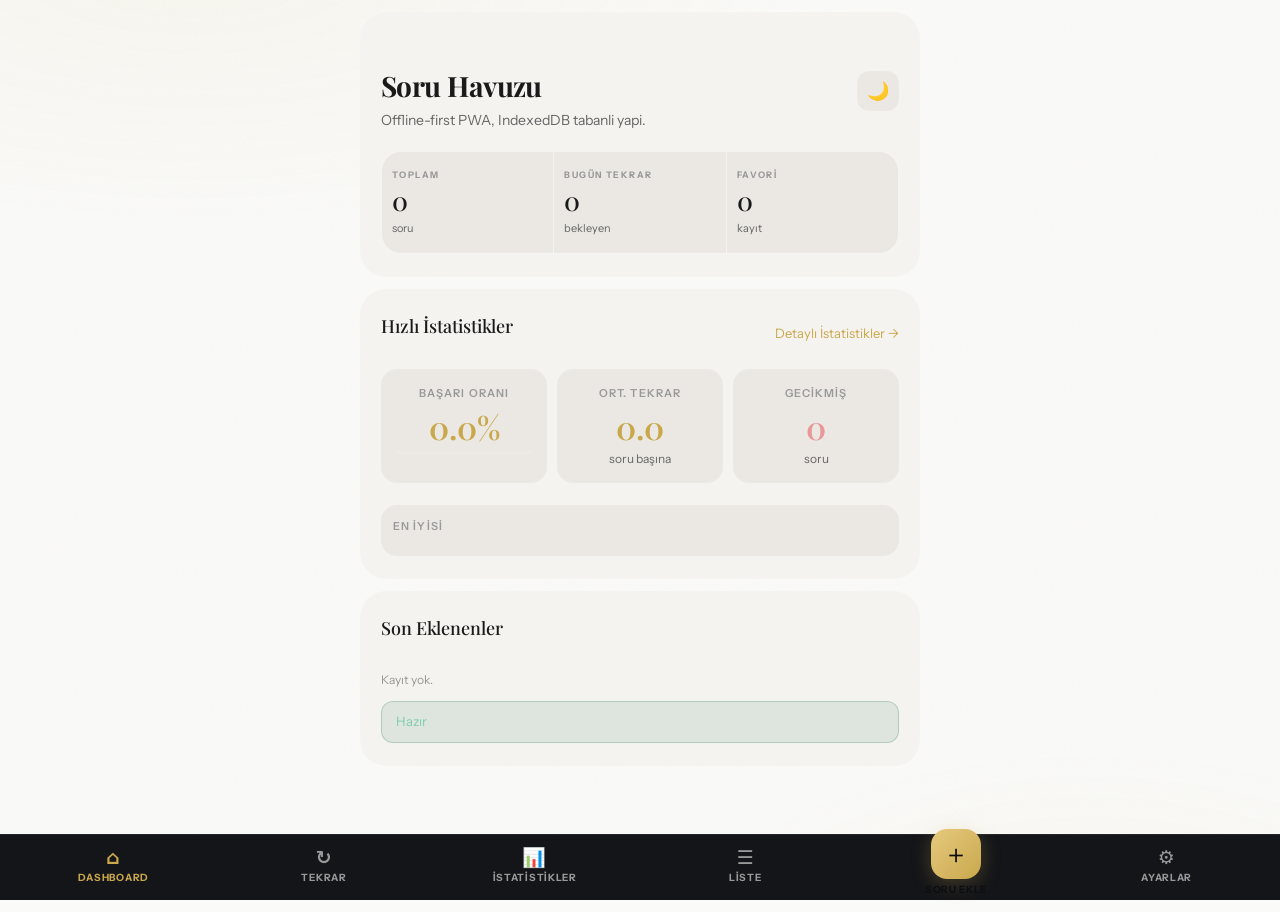
==== commit 03b2e8a3: "Add files via upload" ====
--- a/index.html
+++ b/index.html
@@ -30,7 +30,6 @@
           </div>
           <div class="page-actions">
             <button id="themeToggle" class="icon-btn" title="Tema değiş">🌙</button>
-            <button id="helpBtn" class="icon-btn" title="Kısayollar (Shift+?)">?</button>
           </div>
         </div>
       </header>
@@ -54,24 +53,11 @@
     </section>
   </div>
 
-  <!-- Yardım Modal -->
-  <div id="helpModal" class="modal hidden">
-    <div class="modal-overlay" onclick="document.getElementById('helpModal').classList.add('hidden')"></div>
-    <div class="modal-content">
-      <div class="modal-header">
-        <h2>Klavye Kısayolları</h2>
-        <button class="close-btn" onclick="document.getElementById('helpModal').classList.add('hidden')">✕</button>
-      </div>
-      <div id="shortcutsList" class="shortcuts-list"></div>
-    </div>
-  </div>
-
   <script type="module">
     import { bootPage, showMessage, escapeHTML, formatDate } from "./common.js";
     import { initDB, getAllQuestions, getDueQuestions } from "./db.js";
     import { statsManager } from "./stats.js";
     import { themeManager } from "./theme.js";
-    import { shortcutsManager } from "./shortcuts.js";
     import { QUESTION_TYPE_LABELS } from "./constants.js";
 
     const kpi = document.getElementById("kpi");
@@ -79,9 +65,6 @@
     const recent = document.getElementById("recent");
     const status = document.getElementById("status");
     const themeToggle = document.getElementById("themeToggle");
-    const helpBtn = document.getElementById("helpBtn");
-    const helpModal = document.getElementById("helpModal");
-    const shortcutsList = document.getElementById("shortcutsList");
 
     function normalizeType(type) {
       return QUESTION_TYPE_LABELS[type] || String(type || "").trim();
@@ -179,35 +162,9 @@
         .join("");
     }
 
-    function renderShortcuts() {
-      const shortcuts = shortcutsManager.getShortcutsList();
-      shortcutsList.innerHTML = shortcuts.map(s => `
-        <div class="shortcut-item">
-          <div class="shortcut-key">${s.key}</div>
-          <div class="shortcut-info">
-            <div class="shortcut-name">${s.name}</div>
-            <div class="shortcut-desc">${s.description}</div>
-          </div>
-        </div>
-      `).join("");
-    }
-
     themeToggle.addEventListener('click', () => {
       const theme = themeManager.toggleTheme();
       themeToggle.textContent = theme === 'dark' ? '☀️' : '🌙';
-    });
-
-    helpBtn.addEventListener('click', () => {
-      helpModal.classList.remove('hidden');
-      renderShortcuts();
-    });
-
-    // Kısayollar
-    window.addEventListener('shortcut', (e) => {
-      if (e.detail.action === 'showHelp') {
-        helpModal.classList.remove('hidden');
-        renderShortcuts();
-      }
     });
 
     async function init() {
